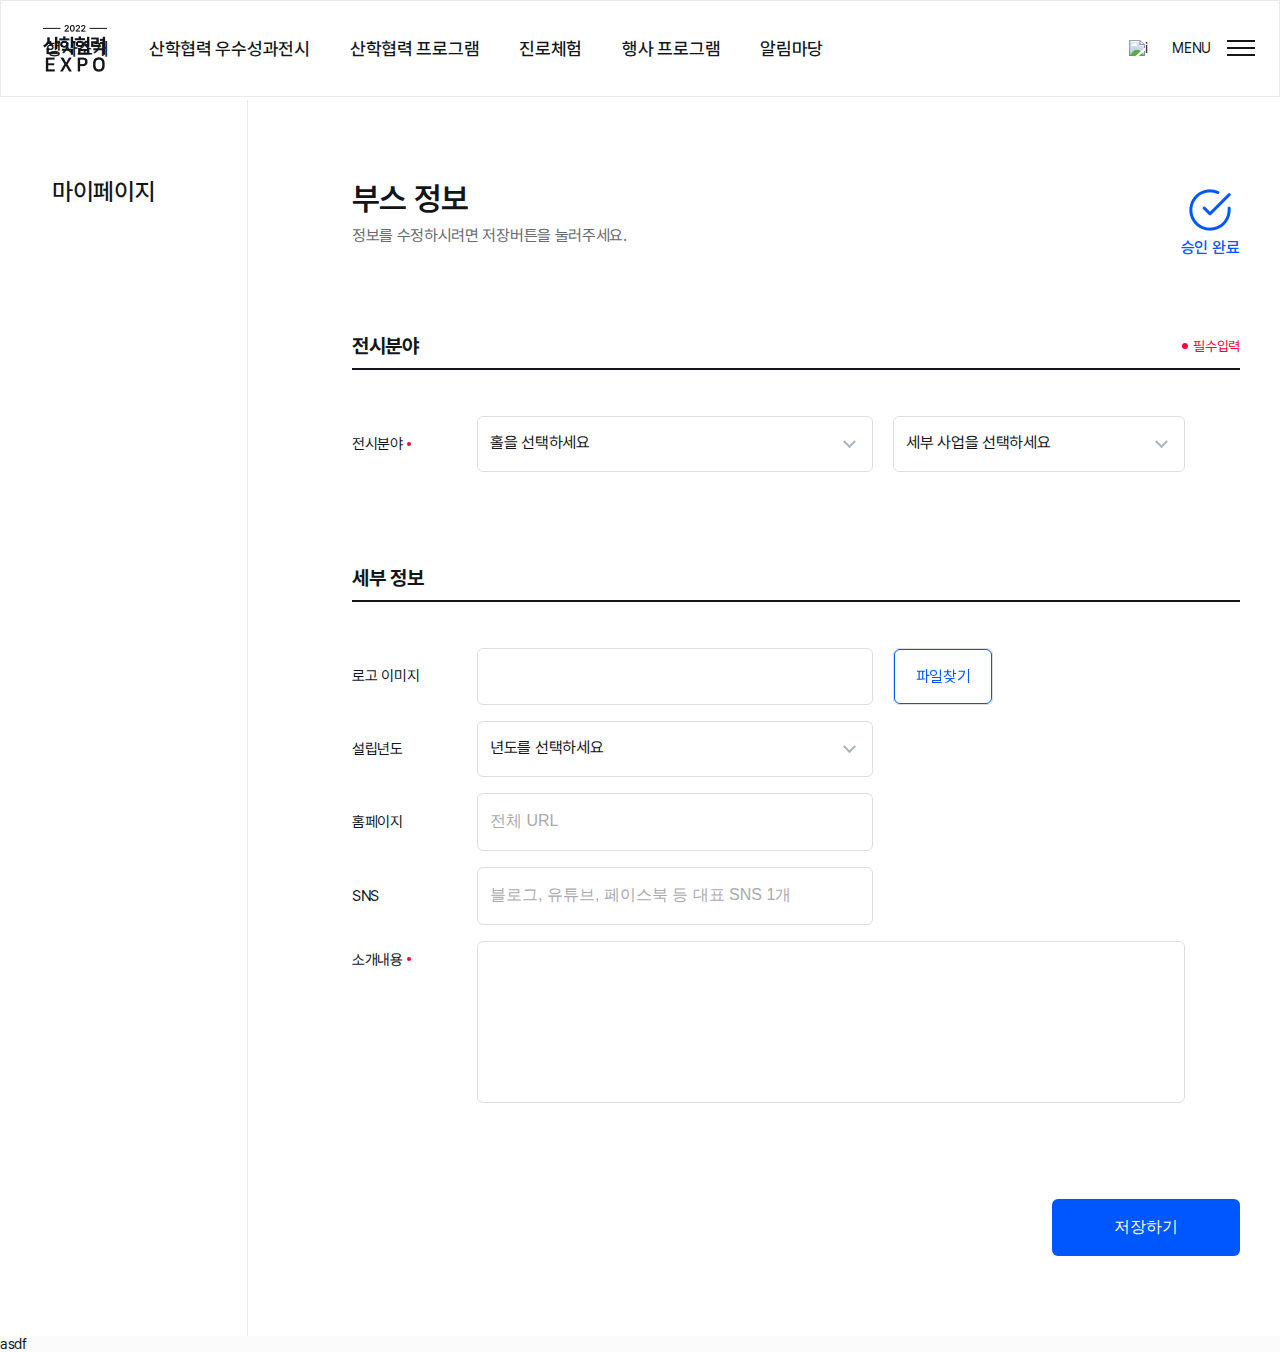
==== docs/info.html @ abc95c42 "COSS1" ====
<!DOCTYPE html>
<html lang="en">
<head>
    <meta charset="UTF-8">
    <meta http-equiv="X-UA-Compatible" content="IE=edge">
    <meta name="viewport" content="width=device-width, initial-scale=1.0">
    <title>Document</title>
    <link rel="stylesheet" href="/css/public.css">
    <link rel="stylesheet" href="/css/info.css">
</head>
<body>
    <div id="container">
        <div id="content">
            <div class="info--container">
                <div class="info--side">
                    <p class="info--side-title">마이페이지</p>
                </div>
                <div class="info--wrap">
                    <div class="info--wrap-head">
                        <div class="info--wrap-title">
                            <div class="info--wrap-title-text01">부스 정보</div>
                            <div class="info--wrap-title-text02">정보를 수정하시려면 저장버튼을 눌러주세요.</div>
                        </div>
                        <div class="info--wrap-etc">
                            <img class="info--deny" src="/img/info_deny.png" alt="">
                            <img class="info--permission" src="/img/info_permission.png" alt="">
                            <p class="info--deny">승인 대기</p>
                            <p class="info--permission">승인 완료</p>
                            <div class="if-deny"><p>기관 승인 완료 후 부스 관리를 하실 수 있습니다.</p></div>
                        </div>
                    </div>
                    <form action="">
                        <div class="info--wrap-body">
                            <div class="info--wrap-body-row">
                                <div class="info--wrap-body-row-title">
                                    <p class="info--wrap-body-row-text01">전시분야</p>
                                    <p class="info--wrap-require"><span></span>필수입력</p>
                                </div>
                                <div class="info--wrap-body-row-content">
                                    <div class="info--wrap-body-row-inputRow">
                                        <p class="info--wrap-body-row-inputRow-title require">전시분야<span></span></p>
                                        <div class="input-box400 relative info--input-first inputParent info--input">
                                            <input class="info--wrap-body-row-inputRow-input" id="selectInput1" type="text" name="" placeholder="">
                                            <div class="info--wrap-body-row-inputRow-selectButton selectButton1"><p>홀을 선택하세요</p><span></span></div>
                                            <div class="info--wrap-body-row-inputRow-list selectType1">
                                                <p class="info--wrap-body-row-inputRow-listItem">1홀 LINC+ 산학협력 고도화형 선도대학관</p>
                                                <p class="info--wrap-body-row-inputRow-listItem">2홀 LINC+ 사회맞춤형학과 중점형 선도대학관</p>
                                                <p class="info--wrap-body-row-inputRow-listItem">3홀 LINC+ 산학협력 고도화형 선도전문대학관</p>
                                                <p class="info--wrap-body-row-inputRow-listItem">4홀 LINC+ 사회맞춤형학과 중점형 선도전문대학관</p>
                                                <p class="info--wrap-body-row-inputRow-listItem">5홀 LINC+ 4차산업혁명 혁신선도대학관</p>
                                                <p class="info--wrap-body-row-inputRow-listItem">6홀 디지털 신기술 인재양성 혁신공유대학 사업관</p>
                                                <p class="info--wrap-body-row-inputRow-listItem">7홀 대학 창의적 자산 실용화 지원(BRIDGE+)사업관/산학연협력 기술지주회사관</p>
                                                <p class="info--wrap-body-row-inputRow-listItem">8홀 4단계 BK21</p>
                                                <p class="info--wrap-body-row-inputRow-listItem">9홀 마이스터대 시범운영 사업관</p>
                                                <p class="info--wrap-body-row-inputRow-listItem">10홀 대학 내 산학연협력단지 조성사업관/조기취업형 계약학과 선도대학·선도전문대학 육성사업관/학교기업 지원사업관</p>
                                                <p class="info--wrap-body-row-inputRow-listItem">11홀 학생창업페스티벌</p>
                                                <p class="info--wrap-body-row-inputRow-listItem">12홀 산업계관점 대학평가관</p>
                                            </div>
                                        </div>
                                        <div class="input-box300 relative info--input-first inputParent info--input">
                                            <input class="info--wrap-body-row-inputRow-input" id="selectInput2" type="text" name="" placeholder="">
                                            <div class="info--wrap-body-row-inputRow-selectButton selectButton1"><p>세부 사업을 선택하세요</p><span></span></div>
                                            <div class="info--wrap-body-row-inputRow-list selectType1">
                                                <p class="info--wrap-body-row-inputRow-listItem">산학협력 고도화형</p>
                                                <p class="info--wrap-body-row-inputRow-listItem">사회맞춤형학과 중점형</p>
                                                <p class="info--wrap-body-row-inputRow-listItem">산학협력 고도화형</p>
                                                <p class="info--wrap-body-row-inputRow-listItem">사회맞춤형학과 중점형</p>
                                                <p class="info--wrap-body-row-inputRow-listItem">4차 산업혁명 혁신선도대학</p>
                                                <p class="info--wrap-body-row-inputRow-listItem">디지털 신기술 인재양성 혁신공유대학 사업</p>
                                                <p class="info--wrap-body-row-inputRow-listItem">대학 창의적 자산 실용화 지원(BRIDGE+)사업</p>
                                                <p class="info--wrap-body-row-inputRow-listItem">산학연협력 기술지주회사</p>
                                                <p class="info--wrap-body-row-inputRow-listItem">4단계 BK21</p>
                                                <p class="info--wrap-body-row-inputRow-listItem">마이스터대 시범운영 사업관</p>
                                                <p class="info--wrap-body-row-inputRow-listItem">대학 내 산학연협력단지</p>
                                                <p class="info--wrap-body-row-inputRow-listItem">조기취업형 계약학과 선도대학·선도전문대학 육성사업</p>
                                                <p class="info--wrap-body-row-inputRow-listItem">학교기업 지원사업</p>
                                                <p class="info--wrap-body-row-inputRow-listItem">창업도전형 실전창업트랙</p>
                                                <p class="info--wrap-body-row-inputRow-listItem">산업계관점 대학평가관</p>
                                            </div>
                                        </div>
                                    </div>
                                </div>
                            </div>
                            <div class="info--wrap-body-row">
                                <div class="info--wrap-body-row-title">
                                    <p class="info--wrap-body-row-text01">세부 정보</p>
                                    <!-- <p class="info--wrap-require"><span></span>필수입력</p> -->
                                </div>
                                <div class="info--wrap-body-row-content">
                                    <div class="info--wrap-body-row-inputRow">
                                        <p class="info--wrap-body-row-inputRow-title">로고 이미지<span></span></p>
                                        <div class="input-box400 relative info--input-first inputParent info--input">
                                            <p id="fileNameHere" class="input--wrap-body-row-inputRow-filePath"></p>
                                            <p class="info--wrap-body-row-inputRow-exp"></p>
                                        </div>
                                        <div class="input-box100 relative info--input-first inputParent info--input">
                                            <input class="info--wrap-body-row-inputRow-input" id="fileInput" type="file" name="fileInput" placeholder="" accept="png" value="" onchange="fileCheck(this)">
                                            <label class="info--wrap-body-row-inputRow-fileUploadButton" for="fileInput">파일찾기</label>
                                        </div>
                                    </div>
                                    <div class="info--wrap-body-row-inputRow">
                                        <p class="info--wrap-body-row-inputRow-title">설립년도<span></span></p>
                                        <div class="input-box400 relative info--input-first inputParent info--input">
                                            <input class="info--wrap-body-row-inputRow-input" id="selectInput3" type="text" name="selectInput3" placeholder="">
                                            <div class="info--wrap-body-row-inputRow-selectButton selectButton1"><p>년도를 선택하세요</p><span></span></div>
                                            <div class="info--wrap-body-row-inputRow-list selectType1">
                                                <p class="info--wrap-body-row-inputRow-listItem">3333</p>
                                                <p class="info--wrap-body-row-inputRow-listItem">2022</p>
                                                <p class="info--wrap-body-row-inputRow-listItem">1990</p>
                                            </div>
                                        </div>
                                    </div>
                                    <div class="info--wrap-body-row-inputRow">
                                        <p class="info--wrap-body-row-inputRow-title">홈페이지<span></span></p>
                                        <div class="input-box400 relative info--input-first inputParent info--input">
                                            <input class="info--wrap-body-row-inputRow-input info--wrap-body-row-inputRow-input-relative" id="textInput1" type="text" name="selectInput3" placeholder="전체 URL"
                                            onfocus="this.placeholder=''" onblur="this.placeholder='전체 URL'" >
                                            <!-- <label for="selectInput3">전체 URL</label> -->
                                        </div>
                                    </div>
                                    <div class="info--wrap-body-row-inputRow">
                                        <p class="info--wrap-body-row-inputRow-title">SNS<span></span></p>
                                        <div class="input-box400 relative info--input-first inputParent info--input">
                                            <input class="info--wrap-body-row-inputRow-input info--wrap-body-row-inputRow-input-relative" id="textInput2" type="text" name="selectInput3" placeholder="블로그, 유튜브, 페이스북 등 대표 SNS 1개"
                                            onfocus="this.placeholder=''" onblur="this.placeholder='블로그, 유튜브, 페이스북 등 대표 SNS 1개'" >
                                            <!-- <label for="selectInput3">전체 URL</label> -->
                                        </div>
                                    </div>
                                    <div class="info--wrap-body-row-inputRow require">
                                        <p class="info--wrap-body-row-inputRow-title require upper">소개내용<span></span></p>
                                        <div class="input-box700 relative info--input-first inputParent info--input">
                                            <textarea class="info--wrap-body-row-inputRow-input info--wrap-body-row-inputRow-input-relative" id="textInput2" type="text" name="selectInput3"></textarea>
                                        </div>
                                    </div>
                                </div>
                            </div>
                            <div class="info--wrap-body-row info--wrap-body-row-submit">
                                <input class="info--wrap-body-submitButtom" type="submit" value="저장하기">
                            </div>
                        </div>
                    </form>
                </div>
            </div>
        </div>
    </div>
    <div id="header"></div>
    <div id="footer"></div>
    <script src="/js/jquery.js"></script>
    <script src="/js/public.js"></script>
    <script src="/js/info.js"></script>
</body>
</html>
---- css/public.css ----
@font-face {
  font-family: 'Pretendard';
  font-weight: 900;
  font-display: swap;
  src: local("Pretendard Black"), url("/font/woff2/Pretendard-Black.woff2") format("woff2"), url("/font/woff/Pretendard-Black.woff") format("woff"), url("/font/otf/Pretendard-Black.otf") format("otf");
}

@font-face {
  font-family: 'Pretendard';
  font-weight: 800;
  font-display: swap;
  src: local("Pretendard ExtraBold"), url("/font/woff2/Pretendard-ExtraBold.woff2") format("woff2"), url("/font/woff/Pretendard-ExtraBold.woff") format("woff"), url("/font/otf/Pretendard-ExtraBold.otf") format("otf");
}

@font-face {
  font-family: 'Pretendard';
  font-weight: 700;
  font-display: swap;
  src: local("Pretendard Bold"), url("/font/woff2/Pretendard-Bold.woff2") format("woff2"), url("/font/woff/Pretendard-Bold.woff") format("woff"), url("/font/otf/Pretendard-Bold.otf") format("otf");
}

@font-face {
  font-family: 'Pretendard';
  font-weight: 600;
  font-display: swap;
  src: local("Pretendard SemiBold"), url("/font/woff2/Pretendard-SemiBold.woff2") format("woff2"), url("/font/woff/Pretendard-SemiBold.woff") format("woff"), url("/font/otf/Pretendard-SemiBold.otf") format("otf");
}

@font-face {
  font-family: 'Pretendard';
  font-weight: 500;
  font-display: swap;
  src: local("Pretendard Medium"), url("/font/woff2/Pretendard-Medium.woff2") format("woff2"), url("/font/woff/Pretendard-Medium.woff") format("woff"), url("/font/otf/Pretendard-Medium.otf") format("otf");
}

@font-face {
  font-family: 'Pretendard';
  font-weight: 400;
  font-display: swap;
  src: local("Pretendard Regular"), url("/font/woff2/Pretendard-Regular.woff2") format("woff2"), url("/font/woff/Pretendard-Regular.woff") format("woff"), url("/font/otf/Pretendard-Regular.otf") format("otf");
}

@font-face {
  font-family: 'Pretendard';
  font-weight: 300;
  font-display: swap;
  src: local("Pretendard Light"), url("/font/woff2/Pretendard-Light.woff2") format("woff2"), url("/font/woff/Pretendard-Light.woff") format("woff"), url("/font/otf/Pretendard-Light.otf") format("otf");
}

@font-face {
  font-family: 'Pretendard';
  font-weight: 200;
  font-display: swap;
  src: local("Pretendard ExtraLight"), url("/font/woff2/Pretendard-ExtraLight.woff2") format("woff2"), url("/font/woff/Pretendard-ExtraLight.woff") format("woff"), url("/font/otf/Pretendard-ExtraLight.otf") format("otf");
}

@font-face {
  font-family: 'Pretendard';
  font-weight: 100;
  font-display: swap;
  src: local("Pretendard Thin"), url("/font/woff2/Pretendard-Thin.woff2") format("woff2"), url("/font/woff/Pretendard-Thin.woff") format("woff"), url("/font/otf/Pretendard-Thin.otf") format("otf");
}

body {
  font-family: 'Pretendard';
  color: #121619;
  font-size: 14px;
  letter-spacing: -0.02em;
}

* {
  margin: 0;
  padding: 0;
  -webkit-box-sizing: border-box;
          box-sizing: border-box;
}

li {
  list-style: none;
}

a, a:visited {
  color: inherit;
  text-decoration: none;
  word-break: keep-all;
}

p {
  line-height: 1;
  word-break: keep-all;
}

.relative {
  position: relative;
}

.fontSize01 {
  font-size: 32px;
}

.fontSize02 {
  font-size: 18px;
}

.public--wrap {
  padding: 0 40px;
}

@media all and (max-width: 480px) {
  .public--wrap {
    padding: 0 20px;
  }
}

#header {
  position: fixed;
  top: 0;
  left: 0;
  width: 100%;
}

.header--wrap {
  padding: 24px;
  background-color: #fff;
  display: -webkit-box;
  display: -ms-flexbox;
  display: flex;
  -webkit-box-pack: justify;
      -ms-flex-pack: justify;
          justify-content: space-between;
  border: 1px solid #E9EAED;
}

.header--logo {
  padding: 0 18px;
  display: -webkit-box;
  display: -ms-flexbox;
  display: flex;
  -webkit-box-align: center;
      -ms-flex-align: center;
          align-items: center;
  -webkit-box-pack: center;
      -ms-flex-pack: center;
          justify-content: center;
}

.header--logo img {
  width: 64px;
}

.header--content {
  display: -webkit-box;
  display: -ms-flexbox;
  display: flex;
  -webkit-box-pack: justify;
      -ms-flex-pack: justify;
          justify-content: space-between;
}

.header--menu {
  font-size: 18px;
  font-weight: 500;
  display: -webkit-box;
  display: -ms-flexbox;
  display: flex;
  -webkit-box-align: center;
      -ms-flex-align: center;
          align-items: center;
  position: absolute;
  top: 50%;
  left: 50%;
  -webkit-transform: translate(-50%, -50%);
          transform: translate(-50%, -50%);
  width: 100%;
  max-width: 1228px;
}

.header--menu a {
  padding: 20px;
}

.header--info {
  display: -webkit-box;
  display: -ms-flexbox;
  display: flex;
  -webkit-box-align: center;
      -ms-flex-align: center;
          align-items: center;
  font-size: 14px;
  font-weight: 400;
}

.header--member {
  margin-right: 24px;
}

.header--ham {
  display: -webkit-box;
  display: -ms-flexbox;
  display: flex;
  -webkit-box-align: center;
      -ms-flex-align: center;
          align-items: center;
}

.header--ham-text {
  margin-right: 16px;
}

.header--ham-button {
  width: 28px;
  height: 16px;
  position: relative;
}

.header--ham-button span {
  width: 100%;
  height: 2px;
  display: block;
  position: absolute;
  background-color: #121619;
  left: 0;
}

.header--ham-button span:nth-child(2) {
  top: 50%;
  -webkit-transform: translate(0, -50%);
          transform: translate(0, -50%);
}

.header--ham-button span:nth-child(3) {
  top: 100%;
  -webkit-transform: translate(0, -100%);
          transform: translate(0, -100%);
}

.footer--wrap {
  background-color: #fbfbfb;
}
/*# sourceMappingURL=public.css.map */
---- css/info.css ----
input {
  outline: none;
  border: unset;
  background-color: unset;
}

.info--container {
  margin-top: 100px;
  margin-left: auto;
  margin-right: auto;
  width: 100%;
  max-width: 1308px;
  display: -webkit-box;
  display: -ms-flexbox;
  display: flex;
  padding: 0 40px;
}

.info--wrap {
  width: 100%;
  max-width: 1020px;
  margin: auto;
  padding: 80px 0;
  padding-left: 104px;
}

.info--side {
  width: 100%;
  max-width: 208px;
  padding: 80px 12px;
  border-right: 1px solid #E9EAED;
}

.info--side-title {
  font-size: 24px;
  font-weight: 500;
}

.info--wrap-title-text01 {
  font-size: 32px;
  letter-spacing: -0.02em;
  font-weight: 600;
}

.info--wrap-title-text02 {
  font-size: 16px;
  letter-spacing: -0.02em;
  color: #656A71;
  margin-top: 0.5em;
}

.info--wrap-head {
  display: -webkit-box;
  display: -ms-flexbox;
  display: flex;
  -webkit-box-pack: justify;
      -ms-flex-pack: justify;
          justify-content: space-between;
}

.info--wrap-etc {
  position: relative;
}

.info--wrap-etc img {
  width: 60px;
  height: 60px;
}

.info--wrap-etc .info--deny {
  color: #FF003B;
  font-size: 16px;
  text-align: center;
  font-weight: 500;
}

.info--wrap-etc .info--permission {
  color: #0057FF;
  font-size: 16px;
  text-align: center;
  font-weight: 500;
}

.info--deny {
  display: none;
}

.info--permission {
  display: block;
}

.if-deny {
  color: #656A71;
  font-size: 14px;
  letter-spacing: -0.02em;
  background-color: whitesmoke;
  border-radius: 6px;
  padding: 12px 26px;
  position: absolute;
  left: -26px;
  width: 312px;
  text-align: center;
  -webkit-transform: translate(-100%, -50%);
          transform: translate(-100%, -50%);
  top: 60%;
  display: none;
}

.info--wrap-require {
  color: #FF003B;
  font-size: 14px;
  letter-spacing: -0.02em;
  display: -webkit-box;
  display: -ms-flexbox;
  display: flex;
  -webkit-box-align: center;
      -ms-flex-align: center;
          align-items: center;
}

.info--wrap-require span {
  display: block;
  width: 6px;
  height: 6px;
  border-radius: 50%;
  background-color: #FF003B;
  margin-right: 5px;
}

.info--wrap-body {
  padding-top: 80px;
}

.info--wrap-body-row-title {
  display: -webkit-box;
  display: -ms-flexbox;
  display: flex;
  width: 100%;
  -webkit-box-pack: justify;
      -ms-flex-pack: justify;
          justify-content: space-between;
  padding-bottom: 12px;
  border-bottom: 2px solid #121619;
}

.info--wrap-body-row-text01 {
  font-size: 20px;
  font-weight: 700;
}

.info--wrap-body-row-content {
  padding-top: 46px;
  padding-bottom: 80px;
}

.info--wrap-body-row-inputRow {
  width: 100%;
  display: -webkit-box;
  display: -ms-flexbox;
  display: flex;
  margin-bottom: 16px;
  font-size: 16px;
}

.info--wrap-body-row-inputRow-title {
  display: -webkit-box;
  display: -ms-flexbox;
  display: flex;
  -webkit-box-align: center;
      -ms-flex-align: center;
          align-items: center;
  font-size: 15px;
  min-width: 125px;
}

.info--wrap-body-row-inputRow-title.require span {
  width: 4px;
  height: 4px;
  display: block;
  margin-left: 4px;
  border-radius: 50%;
  background-color: #FF003B;
}

.info--wrap-body-row-inputRow-title.upper {
  -webkit-box-align: start;
      -ms-flex-align: start;
          align-items: flex-start;
  margin-top: 12px;
}

.info--wrap-body-row-inputRow-title.upper span {
  margin-top: 4px;
}

.info--wrap-body-row-inputRow-input {
  position: absolute;
  width: 100%;
  height: 100%;
  opacity: 0;
}

.info--wrap-body-row-inputRow-input-relative {
  position: relative;
  opacity: 1;
  padding: 18px 12px 20px;
  font-size: 16px;
  color: #121619;
}

.info--wrap-body-row-inputRow input::-webkit-input-placeholder {
  color: #aaaaaa;
}

.info--wrap-body-row-inputRow input:-ms-input-placeholder {
  color: #aaaaaa;
}

.info--wrap-body-row-inputRow input::-ms-input-placeholder {
  color: #aaaaaa;
}

.info--wrap-body-row-inputRow input::placeholder {
  color: #aaaaaa;
}

.info--wrap-body-row-inputRow textarea {
  border: 0px solid #000;
  outline: none;
  resize: none;
  border-radius: 6px;
  font-family: 'Pretendard';
  height: 156px;
}

.info--wrap-body-row-inputRow textarea:focus {
  border: 0px solid #000;
  outline: none;
}

.info--wrap-body-row-inputRow textarea::-webkit-input-placeholder {
  color: #aaaaaa;
}

.info--wrap-body-row-inputRow textarea:-ms-input-placeholder {
  color: #aaaaaa;
}

.info--wrap-body-row-inputRow textarea::-ms-input-placeholder {
  color: #aaaaaa;
}

.info--wrap-body-row-inputRow textarea::placeholder {
  color: #aaaaaa;
}

.info--wrap-body-row-inputRow-selectButton {
  display: -webkit-box;
  display: -ms-flexbox;
  display: flex;
  -webkit-box-pack: justify;
      -ms-flex-pack: justify;
          justify-content: space-between;
  padding: 18px 12px 20px;
  position: relative;
  cursor: pointer;
}

.info--wrap-body-row-inputRow-selectButton span {
  width: 9px;
  height: 9px;
  border: solid #A8B2bF;
  border-width: 0 2px 2px 0;
  position: absolute;
  top: 50%;
  right: 18px;
  -webkit-transform: translate(0, -75%) rotate(45deg);
          transform: translate(0, -75%) rotate(45deg);
}

.info--wrap-body-row-inputRow-list {
  position: absolute;
  border: 1px solid #dddddd;
  width: calc(100% + 2px);
  left: -1px;
  border-radius: 6px;
  background-color: #fff;
  top: -1px;
  z-index: 55;
}

.info--wrap-body-row-inputRow-list {
  display: none;
}

.info--wrap-body-row-inputRow-list.show {
  display: block;
}

.info--wrap-body-row-inputRow-listItem {
  padding: 18px 12px 20px;
}

.info--wrap-body-row-inputRow-listItem:hover {
  background-color: #efefef;
}

.info--wrap-body-row-inputRow-fileUploadButton {
  padding: 17px 0;
  position: relative;
  display: block;
  text-align: center;
  cursor: pointer;
  border: 1px solid #0057FF;
  color: #0057FF;
  border-radius: 6px;
}

.info--wrap-body-row-inputRow-exp {
  font-size: 12px;
  color: #656A71;
}

.info--input {
  border: 1px solid #dddddd;
  border-radius: 6px;
}

.input-box100 {
  max-width: 100px;
}

.input-box300 {
  max-width: 292px;
}

.input-box400 {
  max-width: 396px;
}

.input-box700 {
  max-width: 708px;
}

.info--input-first {
  width: calc(100% - 10px);
  margin-right: 20px;
}

.input--wrap-body-row-inputRow-filePath {
  display: -webkit-box;
  display: -ms-flexbox;
  display: flex;
  -webkit-box-align: center;
      -ms-flex-align: center;
          align-items: center;
  height: 100%;
  padding: 18px 12px 20px;
  color: #656A71;
}

.info--wrap-body-row-submit {
  display: -webkit-box;
  display: -ms-flexbox;
  display: flex;
  -webkit-box-pack: end;
      -ms-flex-pack: end;
          justify-content: flex-end;
}

.info--wrap-body-submitButtom {
  font-size: 16px;
  color: #fff;
  background-color: #0057FF;
  width: 188px;
  text-align: center;
  padding: 18px 0;
  border-radius: 6px;
  cursor: pointer;
}
/*# sourceMappingURL=info.css.map */
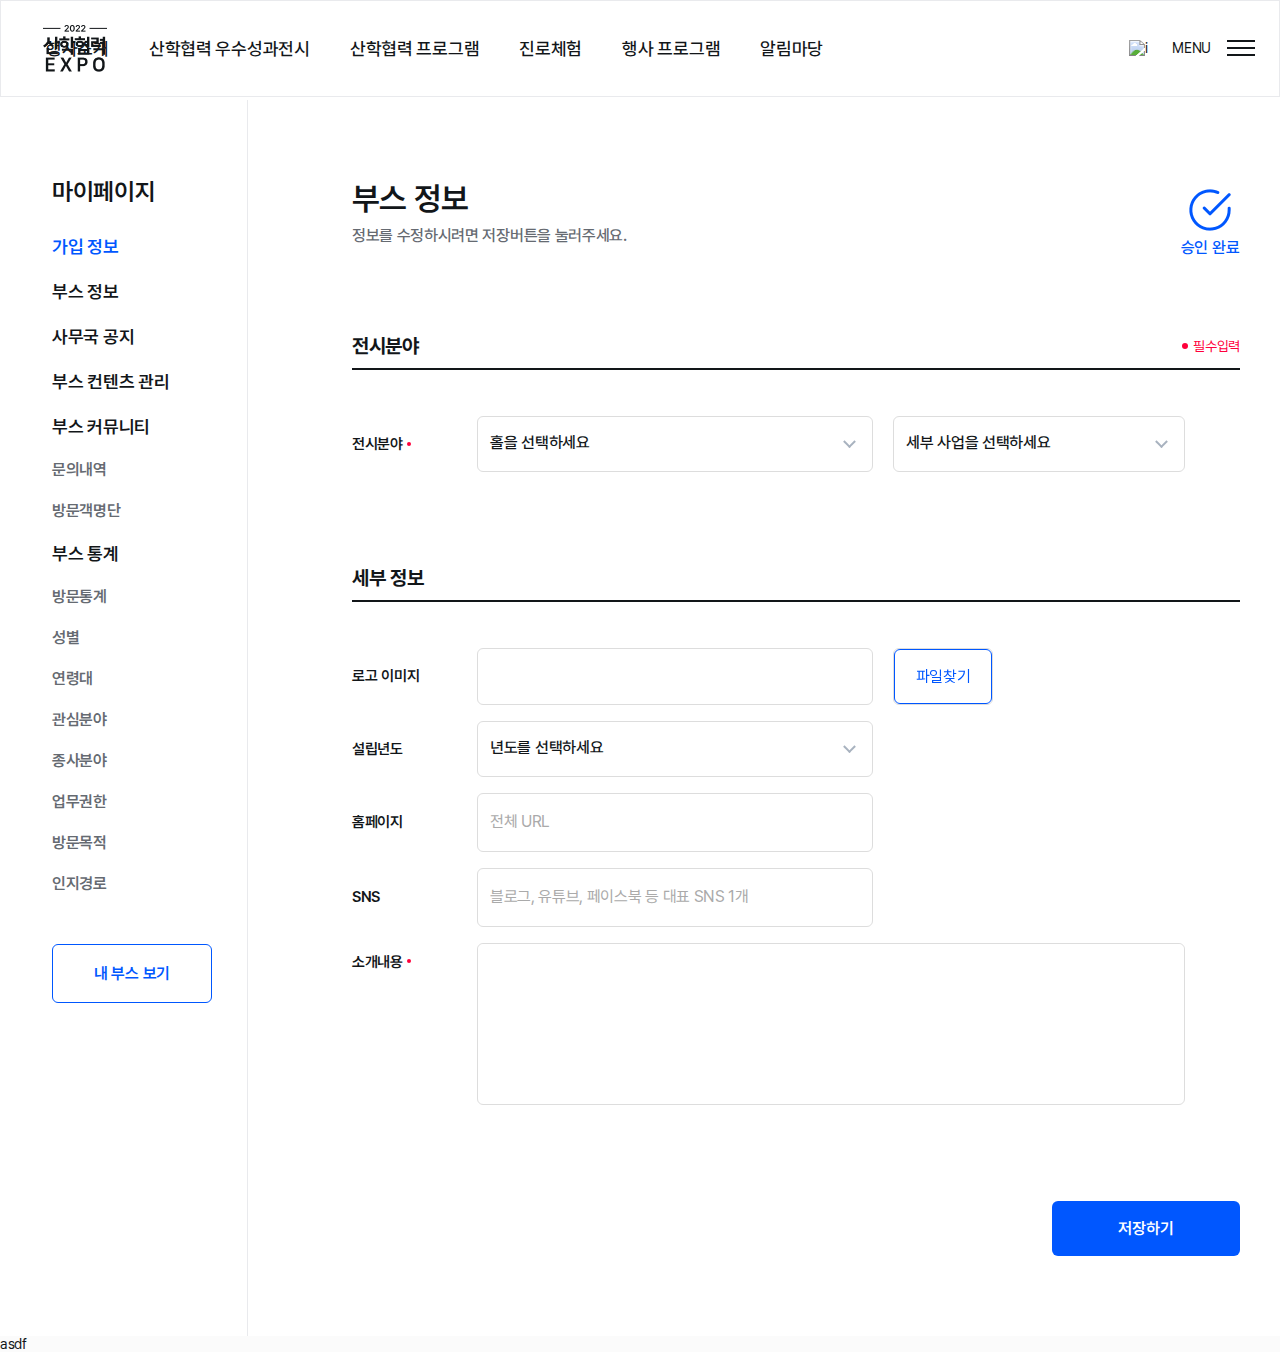
==== commit dd95f662: "." ====
--- a/docs/info.html
+++ b/docs/info.html
@@ -12,8 +12,7 @@
     <div id="container">
         <div id="content">
             <div class="info--container">
-                <div class="info--side">
-                    <p class="info--side-title">마이페이지</p>
+                <div id="infoSide" class="info--side">
                 </div>
                 <div class="info--wrap">
                     <div class="info--wrap-head">
@@ -42,40 +41,40 @@
                                         <div class="input-box400 relative info--input-first inputParent info--input">
                                             <input class="info--wrap-body-row-inputRow-input" id="selectInput1" type="text" name="" placeholder="">
                                             <div class="info--wrap-body-row-inputRow-selectButton selectButton1"><p>홀을 선택하세요</p><span></span></div>
-                                            <div class="info--wrap-body-row-inputRow-list selectType1">
-                                                <p class="info--wrap-body-row-inputRow-listItem">1홀 LINC+ 산학협력 고도화형 선도대학관</p>
-                                                <p class="info--wrap-body-row-inputRow-listItem">2홀 LINC+ 사회맞춤형학과 중점형 선도대학관</p>
-                                                <p class="info--wrap-body-row-inputRow-listItem">3홀 LINC+ 산학협력 고도화형 선도전문대학관</p>
-                                                <p class="info--wrap-body-row-inputRow-listItem">4홀 LINC+ 사회맞춤형학과 중점형 선도전문대학관</p>
-                                                <p class="info--wrap-body-row-inputRow-listItem">5홀 LINC+ 4차산업혁명 혁신선도대학관</p>
-                                                <p class="info--wrap-body-row-inputRow-listItem">6홀 디지털 신기술 인재양성 혁신공유대학 사업관</p>
-                                                <p class="info--wrap-body-row-inputRow-listItem">7홀 대학 창의적 자산 실용화 지원(BRIDGE+)사업관/산학연협력 기술지주회사관</p>
-                                                <p class="info--wrap-body-row-inputRow-listItem">8홀 4단계 BK21</p>
-                                                <p class="info--wrap-body-row-inputRow-listItem">9홀 마이스터대 시범운영 사업관</p>
-                                                <p class="info--wrap-body-row-inputRow-listItem">10홀 대학 내 산학연협력단지 조성사업관/조기취업형 계약학과 선도대학·선도전문대학 육성사업관/학교기업 지원사업관</p>
-                                                <p class="info--wrap-body-row-inputRow-listItem">11홀 학생창업페스티벌</p>
-                                                <p class="info--wrap-body-row-inputRow-listItem">12홀 산업계관점 대학평가관</p>
+                                            <div class="info--wrap-body-row-inputRow-list">
+                                                <p class="info--wrap-body-row-inputRow-listItem selectType1">1홀 LINC+ 산학협력 고도화형 선도대학관</p>
+                                                <p class="info--wrap-body-row-inputRow-listItem selectType1">2홀 LINC+ 사회맞춤형학과 중점형 선도대학관</p>
+                                                <p class="info--wrap-body-row-inputRow-listItem selectType1">3홀 LINC+ 산학협력 고도화형 선도전문대학관</p>
+                                                <p class="info--wrap-body-row-inputRow-listItem selectType1">4홀 LINC+ 사회맞춤형학과 중점형 선도전문대학관</p>
+                                                <p class="info--wrap-body-row-inputRow-listItem selectType1">5홀 LINC+ 4차산업혁명 혁신선도대학관</p>
+                                                <p class="info--wrap-body-row-inputRow-listItem selectType1">6홀 디지털 신기술 인재양성 혁신공유대학 사업관</p>
+                                                <p class="info--wrap-body-row-inputRow-listItem selectType1">7홀 대학 창의적 자산 실용화 지원(BRIDGE+)사업관/산학연협력 기술지주회사관</p>
+                                                <p class="info--wrap-body-row-inputRow-listItem selectType1">8홀 4단계 BK21</p>
+                                                <p class="info--wrap-body-row-inputRow-listItem selectType1">9홀 마이스터대 시범운영 사업관</p>
+                                                <p class="info--wrap-body-row-inputRow-listItem selectType1">10홀 대학 내 산학연협력단지 조성사업관/조기취업형 계약학과 선도대학·선도전문대학 육성사업관/학교기업 지원사업관</p>
+                                                <p class="info--wrap-body-row-inputRow-listItem selectType1">11홀 학생창업페스티벌</p>
+                                                <p class="info--wrap-body-row-inputRow-listItem selectType1">12홀 산업계관점 대학평가관</p>
                                             </div>
                                         </div>
                                         <div class="input-box300 relative info--input-first inputParent info--input">
                                             <input class="info--wrap-body-row-inputRow-input" id="selectInput2" type="text" name="" placeholder="">
                                             <div class="info--wrap-body-row-inputRow-selectButton selectButton1"><p>세부 사업을 선택하세요</p><span></span></div>
-                                            <div class="info--wrap-body-row-inputRow-list selectType1">
-                                                <p class="info--wrap-body-row-inputRow-listItem">산학협력 고도화형</p>
-                                                <p class="info--wrap-body-row-inputRow-listItem">사회맞춤형학과 중점형</p>
-                                                <p class="info--wrap-body-row-inputRow-listItem">산학협력 고도화형</p>
-                                                <p class="info--wrap-body-row-inputRow-listItem">사회맞춤형학과 중점형</p>
-                                                <p class="info--wrap-body-row-inputRow-listItem">4차 산업혁명 혁신선도대학</p>
-                                                <p class="info--wrap-body-row-inputRow-listItem">디지털 신기술 인재양성 혁신공유대학 사업</p>
-                                                <p class="info--wrap-body-row-inputRow-listItem">대학 창의적 자산 실용화 지원(BRIDGE+)사업</p>
-                                                <p class="info--wrap-body-row-inputRow-listItem">산학연협력 기술지주회사</p>
-                                                <p class="info--wrap-body-row-inputRow-listItem">4단계 BK21</p>
-                                                <p class="info--wrap-body-row-inputRow-listItem">마이스터대 시범운영 사업관</p>
-                                                <p class="info--wrap-body-row-inputRow-listItem">대학 내 산학연협력단지</p>
-                                                <p class="info--wrap-body-row-inputRow-listItem">조기취업형 계약학과 선도대학·선도전문대학 육성사업</p>
-                                                <p class="info--wrap-body-row-inputRow-listItem">학교기업 지원사업</p>
-                                                <p class="info--wrap-body-row-inputRow-listItem">창업도전형 실전창업트랙</p>
-                                                <p class="info--wrap-body-row-inputRow-listItem">산업계관점 대학평가관</p>
+                                            <div class="info--wrap-body-row-inputRow-list">
+                                                <p class="info--wrap-body-row-inputRow-listItem selectType1">산학협력 고도화형</p>
+                                                <p class="info--wrap-body-row-inputRow-listItem selectType1">사회맞춤형학과 중점형</p>
+                                                <p class="info--wrap-body-row-inputRow-listItem selectType1">산학협력 고도화형</p>
+                                                <p class="info--wrap-body-row-inputRow-listItem selectType1">사회맞춤형학과 중점형</p>
+                                                <p class="info--wrap-body-row-inputRow-listItem selectType1">4차 산업혁명 혁신선도대학</p>
+                                                <p class="info--wrap-body-row-inputRow-listItem selectType1">디지털 신기술 인재양성 혁신공유대학 사업</p>
+                                                <p class="info--wrap-body-row-inputRow-listItem selectType1">대학 창의적 자산 실용화 지원(BRIDGE+)사업</p>
+                                                <p class="info--wrap-body-row-inputRow-listItem selectType1">산학연협력 기술지주회사</p>
+                                                <p class="info--wrap-body-row-inputRow-listItem selectType1">4단계 BK21</p>
+                                                <p class="info--wrap-body-row-inputRow-listItem selectType1">마이스터대 시범운영 사업관</p>
+                                                <p class="info--wrap-body-row-inputRow-listItem selectType1">대학 내 산학연협력단지</p>
+                                                <p class="info--wrap-body-row-inputRow-listItem selectType1">조기취업형 계약학과 선도대학·선도전문대학 육성사업</p>
+                                                <p class="info--wrap-body-row-inputRow-listItem selectType1">학교기업 지원사업</p>
+                                                <p class="info--wrap-body-row-inputRow-listItem selectType1">창업도전형 실전창업트랙</p>
+                                                <p class="info--wrap-body-row-inputRow-listItem selectType1">산업계관점 대학평가관</p>
                                             </div>
                                         </div>
                                     </div>
@@ -103,10 +102,10 @@
                                         <div class="input-box400 relative info--input-first inputParent info--input">
                                             <input class="info--wrap-body-row-inputRow-input" id="selectInput3" type="text" name="selectInput3" placeholder="">
                                             <div class="info--wrap-body-row-inputRow-selectButton selectButton1"><p>년도를 선택하세요</p><span></span></div>
-                                            <div class="info--wrap-body-row-inputRow-list selectType1">
-                                                <p class="info--wrap-body-row-inputRow-listItem">3333</p>
-                                                <p class="info--wrap-body-row-inputRow-listItem">2022</p>
-                                                <p class="info--wrap-body-row-inputRow-listItem">1990</p>
+                                            <div class="info--wrap-body-row-inputRow-list">
+                                                <p class="info--wrap-body-row-inputRow-listItem selectType1">3333</p>
+                                                <p class="info--wrap-body-row-inputRow-listItem selectType1">2022</p>
+                                                <p class="info--wrap-body-row-inputRow-listItem selectType1">1990</p>
                                             </div>
                                         </div>
                                     </div>
@@ -128,7 +127,7 @@
                                     </div>
                                     <div class="info--wrap-body-row-inputRow require">
                                         <p class="info--wrap-body-row-inputRow-title require upper">소개내용<span></span></p>
-                                        <div class="input-box700 relative info--input-first inputParent info--input">
+                                        <div class="input-box700 relative info--input inputParent info--input">
                                             <textarea class="info--wrap-body-row-inputRow-input info--wrap-body-row-inputRow-input-relative" id="textInput2" type="text" name="selectInput3"></textarea>
                                         </div>
                                     </div>
@@ -147,6 +146,7 @@
     <div id="footer"></div>
     <script src="/js/jquery.js"></script>
     <script src="/js/public.js"></script>
+    <script src="/js/infoSide.js"></script><!-- info 페이지에 모두 삽입합니다. #infoSide 요소에 .info--side-wrap 요소를 불러옵니다 -->
     <script src="/js/info.js"></script>
 </body>
 </html>--- a/css/public.css
+++ b/css/public.css
@@ -65,6 +65,26 @@
   font-family: 'Pretendard';
   color: #121619;
   font-size: 14px;
+  letter-spacing: -0.02em;
+}
+
+input {
+  font-family: 'Pretendard';
+}
+
+input::-webkit-input-placeholder {
+  letter-spacing: -0.02em;
+}
+
+input:-ms-input-placeholder {
+  letter-spacing: -0.02em;
+}
+
+input::-ms-input-placeholder {
+  letter-spacing: -0.02em;
+}
+
+input::placeholder {
   letter-spacing: -0.02em;
 }
 
@@ -92,6 +112,10 @@
 
 .relative {
   position: relative;
+}
+
+.fw600 {
+  font-weight: 600;
 }
 
 .fontSize01 {
--- a/css/info.css
+++ b/css/info.css
@@ -31,9 +31,51 @@
   border-right: 1px solid #E9EAED;
 }
 
-.info--side-title {
+.info--side a {
+  display: block;
+}
+
+.info--side-text1 {
   font-size: 24px;
-  font-weight: 500;
+  font-weight: 600;
+  margin-bottom: 20px;
+}
+
+.info--side-text2 {
+  font-size: 18px;
+  font-weight: 600;
+}
+
+.info--side-text3 {
+  font-size: 16px;
+  font-weight: 600;
+}
+
+a.info--side-text2 {
+  padding: 12px 0;
+  color: #121619;
+}
+
+a.info--side-text3 {
+  padding: 11px 0;
+  color: #656A71;
+}
+
+a.info--side-last-button {
+  color: #0057FF;
+  border: 1px solid #0057FF;
+  padding: 19px 0;
+  text-align: center;
+  border-radius: 6px;
+  font-size: 16px;
+  font-weight: 600;
+  max-width: 160px;
+  width: 100%;
+  margin-top: 40px;
+}
+
+.info--side .now {
+  color: #0057FF;
 }
 
 .info--wrap-title-text01 {
@@ -47,6 +89,7 @@
   letter-spacing: -0.02em;
   color: #656A71;
   margin-top: 0.5em;
+  font-weight: 500;
 }
 
 .info--wrap-head {
@@ -162,6 +205,22 @@
   font-size: 16px;
 }
 
+.info--wrap-body-row-noInputRow {
+  margin-bottom: 35px;
+}
+
+.info--wrap-body-row-inputRow-atMark {
+  position: absolute;
+  top: 50%;
+  right: 0;
+  -webkit-transform: translate(100%, -50%);
+          transform: translate(100%, -50%);
+  padding: 0 4px;
+  font-size: 15px;
+  color: #121619;
+  font-weight: 500;
+}
+
 .info--wrap-body-row-inputRow-title {
   display: -webkit-box;
   display: -ms-flexbox;
@@ -171,6 +230,7 @@
           align-items: center;
   font-size: 15px;
   min-width: 125px;
+  font-weight: 600;
 }
 
 .info--wrap-body-row-inputRow-title.require span {
@@ -264,6 +324,7 @@
   padding: 18px 12px 20px;
   position: relative;
   cursor: pointer;
+  font-weight: 500;
 }
 
 .info--wrap-body-row-inputRow-selectButton span {
@@ -298,7 +359,10 @@
 }
 
 .info--wrap-body-row-inputRow-listItem {
-  padding: 18px 12px 20px;
+  padding: 18px 12px;
+  font-weight: 500;
+  border-radius: 6px;
+  line-height: 1.2;
 }
 
 .info--wrap-body-row-inputRow-listItem:hover {
@@ -330,6 +394,10 @@
   max-width: 100px;
 }
 
+.input-box200 {
+  max-width: 188px;
+}
+
 .input-box300 {
   max-width: 292px;
 }
@@ -340,6 +408,10 @@
 
 .input-box700 {
   max-width: 708px;
+}
+
+.input-box700 {
+  width: 100%;
 }
 
 .info--input-first {
@@ -377,5 +449,10 @@
   padding: 18px 0;
   border-radius: 6px;
   cursor: pointer;
+  font-weight: 600;
+}
+
+.no-border {
+  border: unset;
 }
 /*# sourceMappingURL=info.css.map */